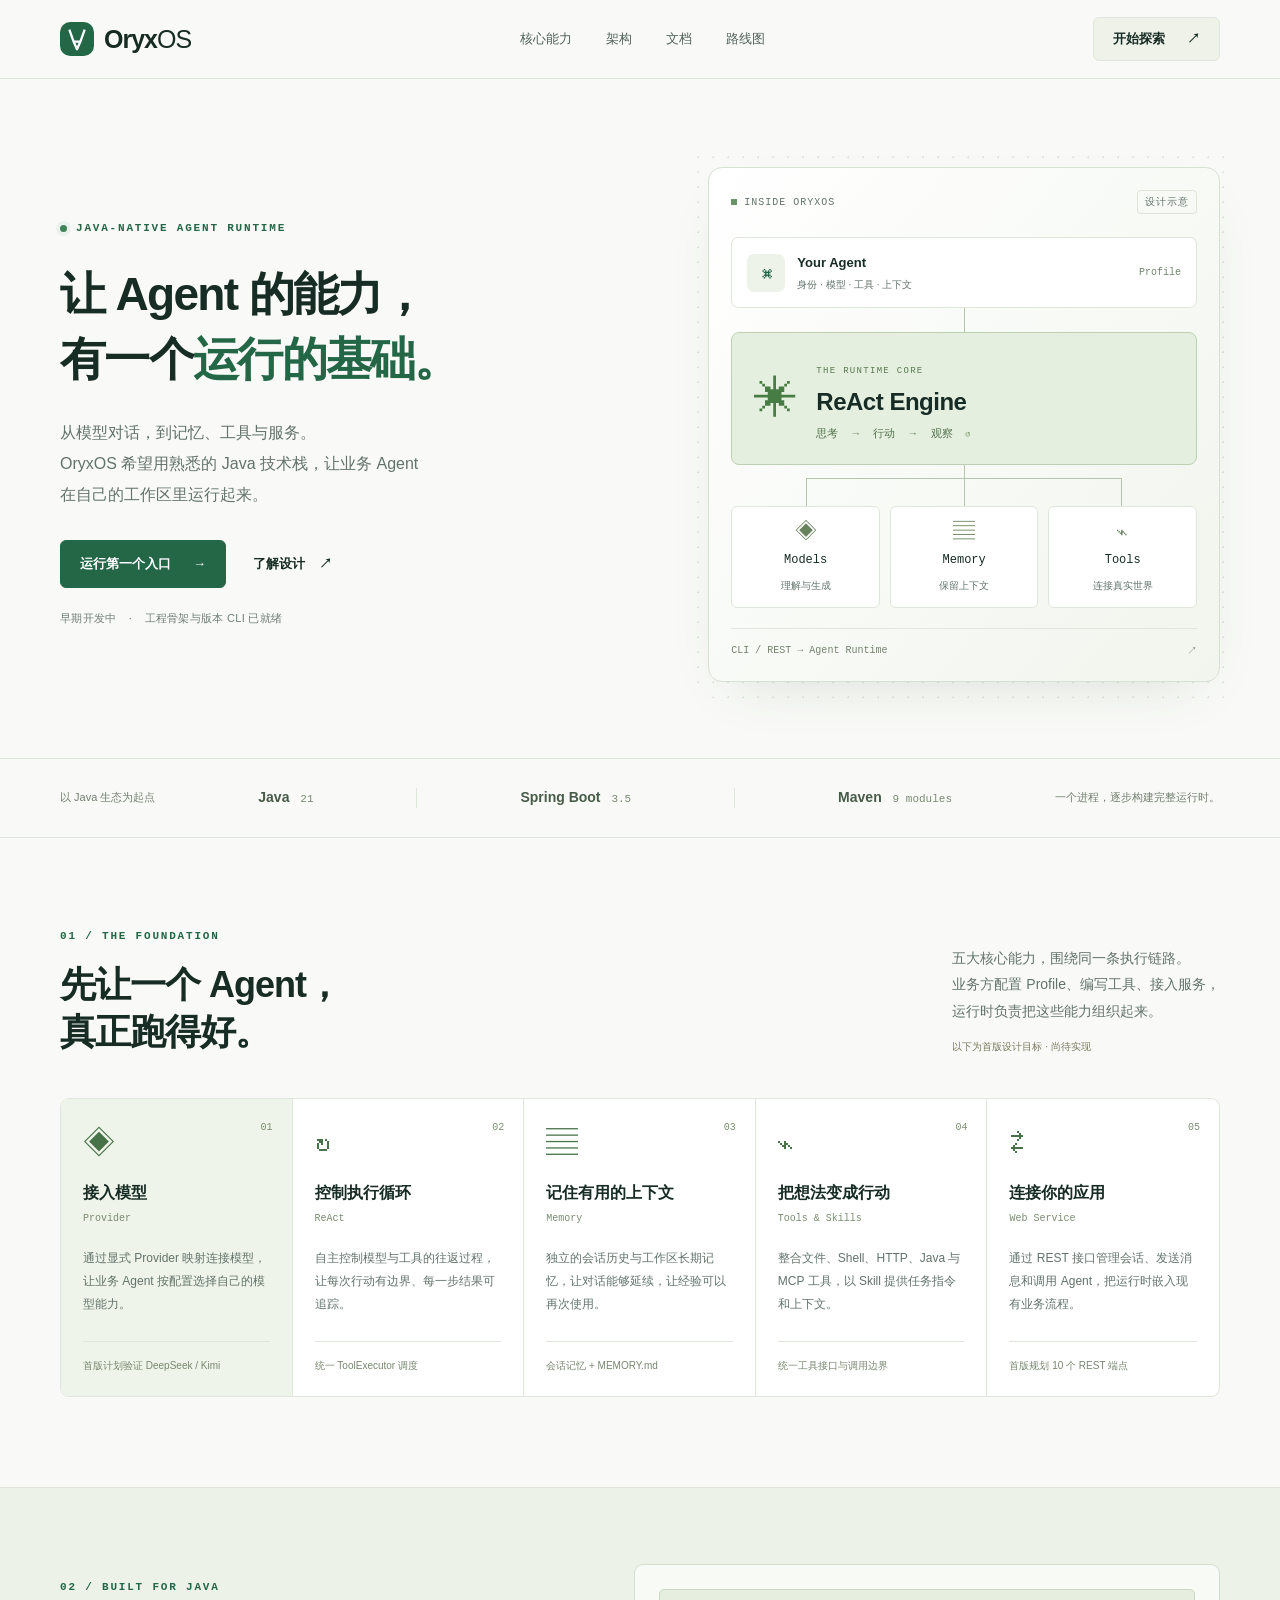
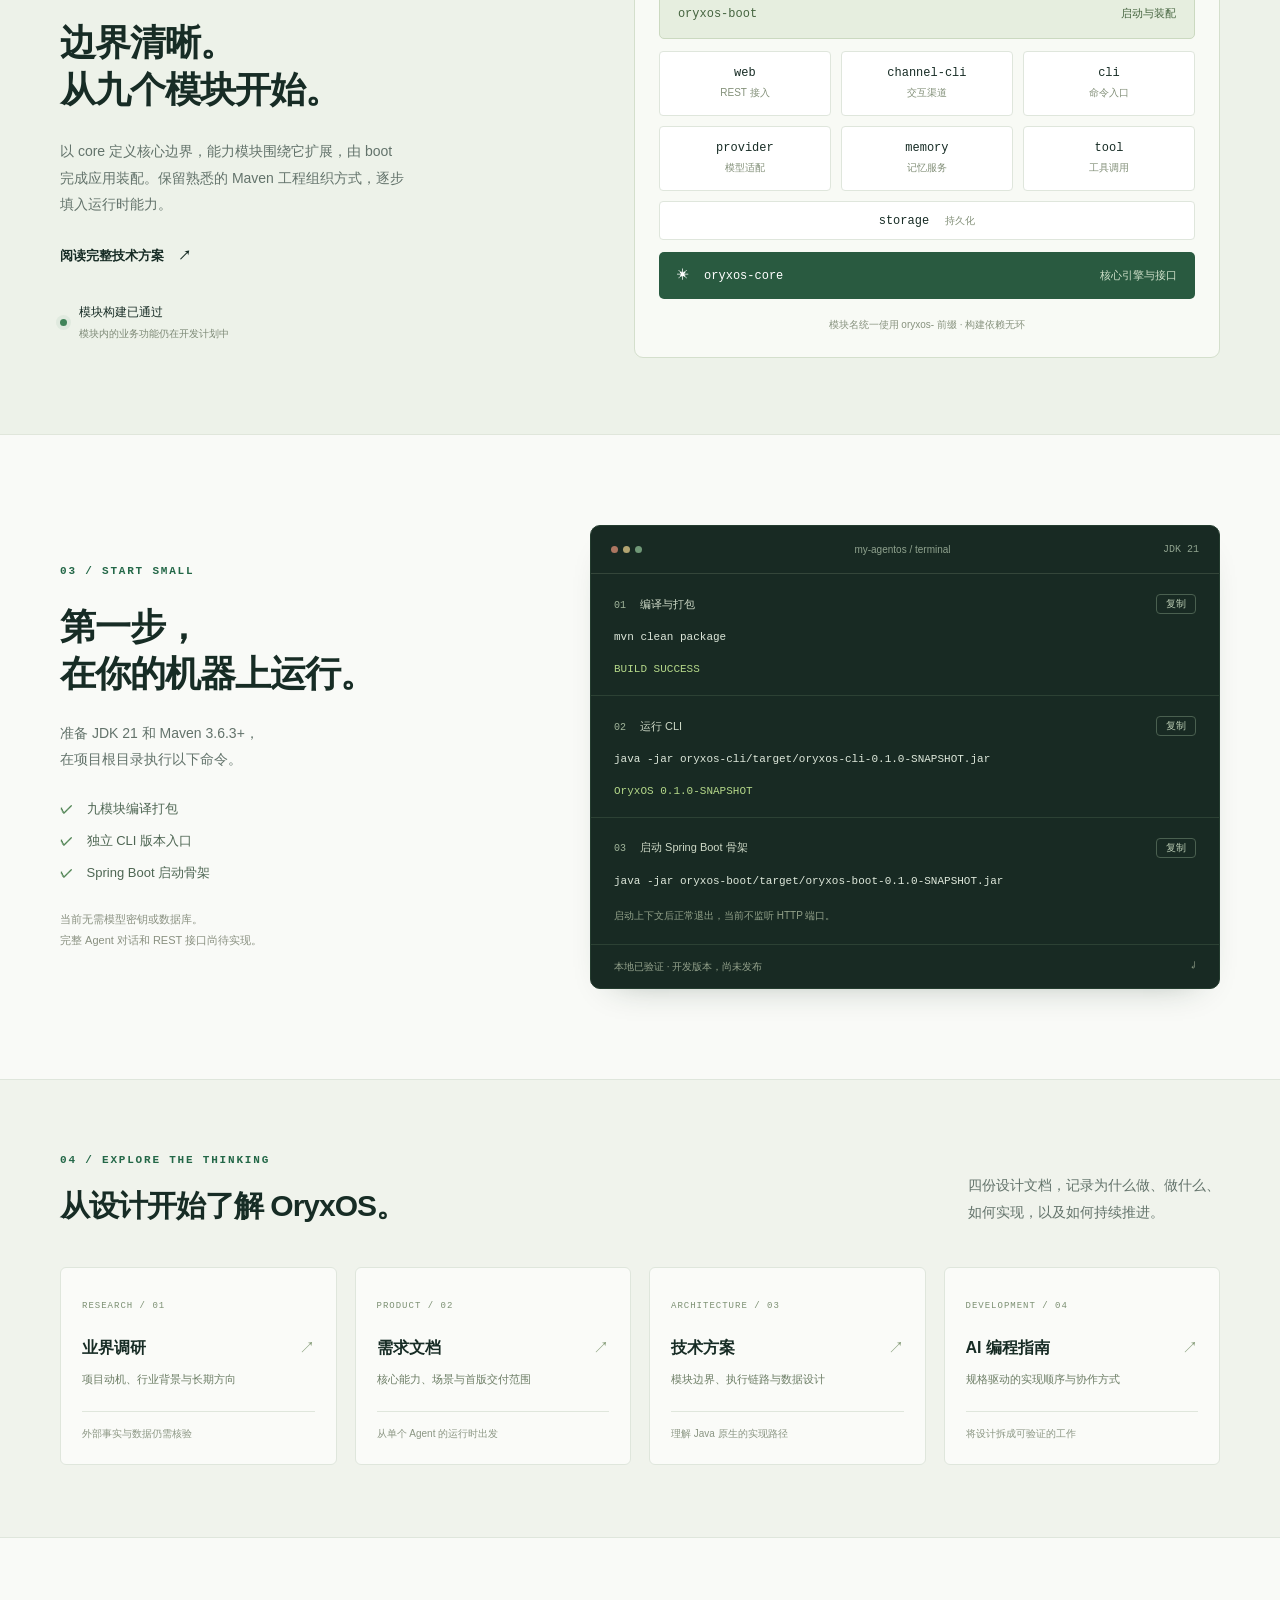
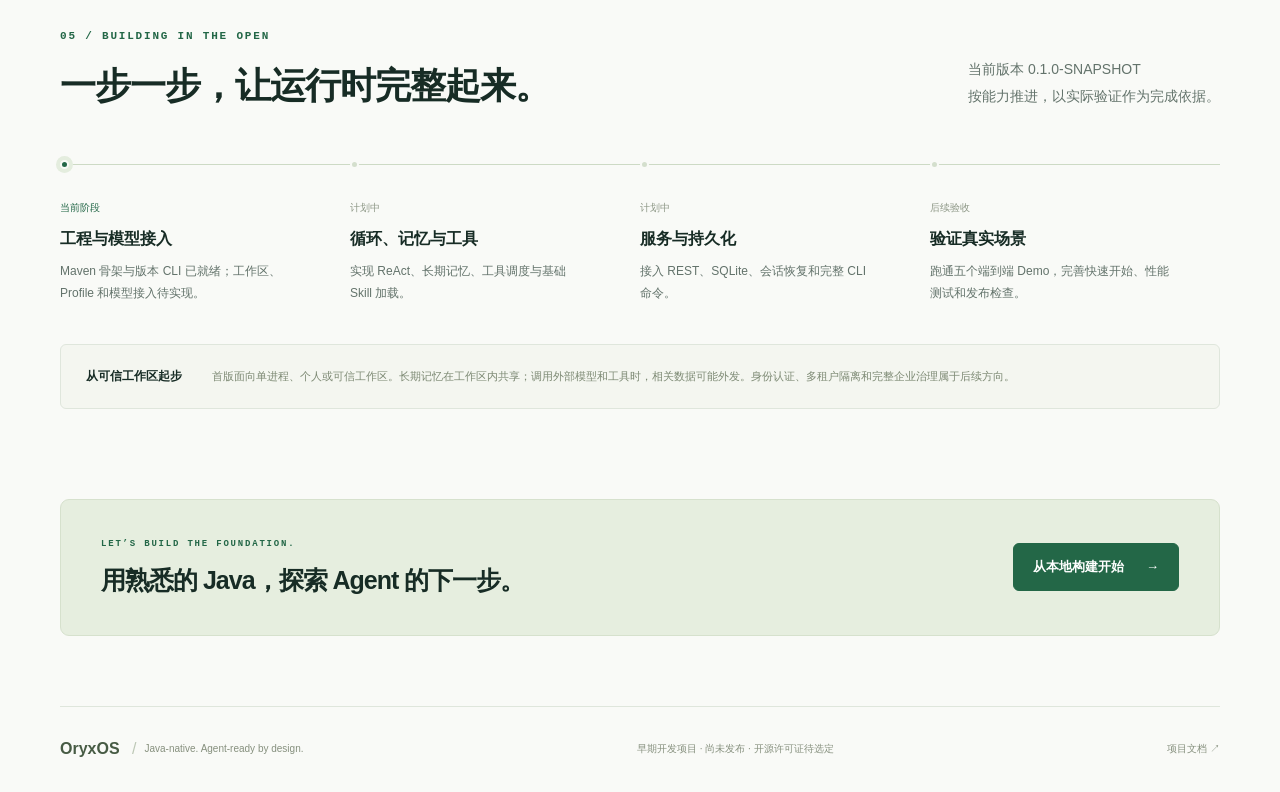
==== website/index.html @ 40eac2ce "chore: initialize OryxOS Maven project and homepage" ====
<!doctype html>
<html lang="zh-CN">
<head>
  <meta charset="utf-8">
  <meta name="viewport" content="width=device-width, initial-scale=1">
  <meta name="description" content="OryxOS，面向可配置 AI Agent 的 Java 原生运行时。了解模型接入、ReAct、记忆、工具与服务接口的设计，开始运行九模块 Maven 工程。">
  <meta name="theme-color" content="#f7f9f5">
  <title>OryxOS · 为 Agent 构建运行的基础</title>
  <link rel="icon" href="data:image/svg+xml,%3Csvg xmlns='http://www.w3.org/2000/svg' viewBox='0 0 40 40'%3E%3Crect width='40' height='40' rx='12' fill='%231b6043'/%3E%3Cpath d='M11 9l5 14h8l5-14M16 23l4 9 4-9' fill='none' stroke='%23fff' stroke-width='3' stroke-linejoin='round'/%3E%3C/svg%3E">
  <link rel="stylesheet" href="styles.css">
  <script src="main.js" defer></script>
</head>
<body>
  <a class="skip-link" href="#main">跳转到正文</a>
  <header class="header">
    <div class="container nav-wrap">
      <a class="brand" href="#" aria-label="OryxOS 首页"><svg viewBox="0 0 40 40" aria-hidden="true"><rect width="40" height="40" rx="12"/><path d="M11 9l5 14h8l5-14M16 23l4 9 4-9"/></svg><span>Oryx<span class="brand-light">OS</span></span></a>
      <nav aria-label="主导航"><a href="#capabilities">核心能力</a><a href="#architecture">架构</a><a href="#docs">文档</a><a href="#roadmap">路线图</a></nav>
      <a class="button nav-cta" href="#start">开始探索 <span aria-hidden="true">↗</span></a>
    </div>
  </header>
  <main id="main">
    <section class="hero container" aria-labelledby="hero-title">
      <div class="hero-copy">
        <span class="eyebrow"><span class="status-dot"></span> JAVA-NATIVE AGENT RUNTIME</span>
        <h1 id="hero-title">让 Agent 的能力，<br>有一个<span class="accent">运行的基础。</span></h1>
        <p class="hero-description">从模型对话，到记忆、工具与服务。<br>OryxOS 希望用熟悉的 Java 技术栈，让业务 Agent<br class="desktop-break"> 在自己的工作区里运行起来。</p>
        <div class="hero-actions"><a class="button primary" href="#start">运行第一个入口 <span aria-hidden="true">→</span></a><a class="text-link" href="../docs/技术方案文档.html">了解设计 <span aria-hidden="true">↗</span></a></div>
        <p class="hero-note">早期开发中 <span>·</span> 工程骨架与版本 CLI 已就绪</p>
      </div>
      <div class="runtime" aria-label="运行时设计示意，业务能力尚待实现">
        <div class="runtime-top"><span><span class="tiny-square"></span> INSIDE ORYXOS</span><span class="small-tag">设计示意</span></div>
        <div class="profile-row"><span class="profile-icon" aria-hidden="true">⌘</span><div><strong>Your Agent</strong><span>身份 · 模型 · 工具 · 上下文</span></div><span class="mono profile-label">Profile</span></div>
        <div class="flow-stem"></div>
        <div class="engine"><span class="engine-icon" aria-hidden="true">✳</span><div><span class="mono">THE RUNTIME CORE</span><h2>ReAct Engine</h2><p>思考 <span>→</span> 行动 <span>→</span> 观察 <span>↺</span></p></div></div>
        <div class="flow-branches" aria-hidden="true"><i></i><i></i><i></i></div>
        <div class="runtime-services"><div><span aria-hidden="true">◈</span><strong>Models</strong><small>理解与生成</small></div><div><span aria-hidden="true">▤</span><strong>Memory</strong><small>保留上下文</small></div><div><span aria-hidden="true">⌁</span><strong>Tools</strong><small>连接真实世界</small></div></div>
        <div class="runtime-bottom"><span class="mono">CLI / REST → Agent Runtime</span><span aria-hidden="true">↗</span></div>
      </div>
    </section>
    <div class="stack-band"><div class="container stack-inner"><span>以 Java 生态为起点</span><strong>Java <b>21</b></strong><i></i><strong>Spring Boot <b>3.5</b></strong><i></i><strong>Maven <b>9 modules</b></strong><span class="stack-end">一个进程，逐步构建完整运行时。</span></div></div>

    <section class="section container" id="capabilities" aria-labelledby="capabilities-title">
      <div class="section-intro"><div><span class="eyebrow">01 / THE FOUNDATION</span><h2 id="capabilities-title">先让一个 Agent，<br>真正跑得好。</h2></div><p>五大核心能力，围绕同一条执行链路。<br>业务方配置 Profile、编写工具、接入服务，<br>运行时负责把这些能力组织起来。<span class="planned-label">以下为首版设计目标 · 尚待实现</span></p></div>
      <div class="capabilities-grid">
        <article class="feature featured"><span class="feature-number">01</span><span class="feature-symbol" aria-hidden="true">◈</span><h3>接入模型</h3><span class="mono">Provider</span><p>通过显式 Provider 映射连接模型，让业务 Agent 按配置选择自己的模型能力。</p><div class="feature-foot">首版计划验证 DeepSeek / Kimi</div></article>
        <article class="feature"><span class="feature-number">02</span><span class="feature-symbol" aria-hidden="true">↻</span><h3>控制执行循环</h3><span class="mono">ReAct</span><p>自主控制模型与工具的往返过程，让每次行动有边界、每一步结果可追踪。</p><div class="feature-foot">统一 ToolExecutor 调度</div></article>
        <article class="feature"><span class="feature-number">03</span><span class="feature-symbol" aria-hidden="true">▤</span><h3>记住有用的上下文</h3><span class="mono">Memory</span><p>独立的会话历史与工作区长期记忆，让对话能够延续，让经验可以再次使用。</p><div class="feature-foot">会话记忆 + MEMORY.md</div></article>
        <article class="feature"><span class="feature-number">04</span><span class="feature-symbol" aria-hidden="true">⌁</span><h3>把想法变成行动</h3><span class="mono">Tools & Skills</span><p>整合文件、Shell、HTTP、Java 与 MCP 工具，以 Skill 提供任务指令和上下文。</p><div class="feature-foot">统一工具接口与调用边界</div></article>
        <article class="feature"><span class="feature-number">05</span><span class="feature-symbol" aria-hidden="true">⇄</span><h3>连接你的应用</h3><span class="mono">Web Service</span><p>通过 REST 接口管理会话、发送消息和调用 Agent，把运行时嵌入现有业务流程。</p><div class="feature-foot">首版规划 10 个 REST 端点</div></article>
      </div>
    </section>

    <section class="architecture-section" id="architecture" aria-labelledby="architecture-title"><div class="container architecture-layout">
      <div class="architecture-copy"><span class="eyebrow">02 / BUILT FOR JAVA</span><h2 id="architecture-title">边界清晰。<br>从九个模块开始。</h2><p>以 core 定义核心边界，能力模块围绕它扩展，由 boot 完成应用装配。保留熟悉的 Maven 工程组织方式，逐步填入运行时能力。</p><a class="text-link" href="../docs/技术方案文档.html">阅读完整技术方案 <span aria-hidden="true">↗</span></a><div class="architecture-note"><span class="status-dot"></span><span>模块构建已通过<br><small>模块内的业务功能仍在开发计划中</small></span></div></div>
      <div class="module-map"><div class="module-top"><span class="mono">oryxos-boot</span><span>启动与装配</span></div><div class="module-grid"><div><b>web</b><span>REST 接入</span></div><div><b>channel-cli</b><span>交互渠道</span></div><div><b>cli</b><span>命令入口</span></div><div><b>provider</b><span>模型适配</span></div><div><b>memory</b><span>记忆服务</span></div><div><b>tool</b><span>工具调用</span></div><div class="module-storage"><b>storage</b><span>持久化</span></div></div><div class="module-core"><span><span aria-hidden="true">✳</span> oryxos-core</span><span>核心引擎与接口</span></div><p>模块名统一使用 oryxos- 前缀 · 构建依赖无环</p></div>
    </div></section>

    <section class="section container start-layout" id="start" aria-labelledby="start-title">
      <div><span class="eyebrow">03 / START SMALL</span><h2 id="start-title">第一步，<br>在你的机器上运行。</h2><p class="section-description">准备 JDK 21 和 Maven 3.6.3+，<br>在项目根目录执行以下命令。</p><div class="start-checks"><span><b>✓</b> 九模块编译打包</span><span><b>✓</b> 独立 CLI 版本入口</span><span><b>✓</b> Spring Boot 启动骨架</span></div><p class="start-limit">当前无需模型密钥或数据库。<br>完整 Agent 对话和 REST 接口尚待实现。</p></div>
      <div class="terminal"><div class="terminal-bar"><div class="terminal-dots" aria-hidden="true"><i></i><i></i><i></i></div><span>my-agentos / terminal</span><span class="mono">JDK 21</span></div>
        <div class="command"><div class="command-heading"><span>01 <b>编译与打包</b></span><button class="copy-button" data-copy="build-command" type="button" aria-label="复制编译打包命令" hidden>复制</button></div><pre><code id="build-command">mvn clean package</code></pre><p class="terminal-output">BUILD SUCCESS</p></div>
        <div class="command"><div class="command-heading"><span>02 <b>运行 CLI</b></span><button class="copy-button" data-copy="cli-command" type="button" aria-label="复制 CLI 运行命令" hidden>复制</button></div><pre><code id="cli-command">java -jar oryxos-cli/target/oryxos-cli-0.1.0-SNAPSHOT.jar</code></pre><p class="terminal-output">OryxOS 0.1.0-SNAPSHOT</p></div>
        <div class="command"><div class="command-heading"><span>03 <b>启动 Spring Boot 骨架</b></span><button class="copy-button" data-copy="boot-command" type="button" aria-label="复制 Spring Boot 启动命令" hidden>复制</button></div><pre><code id="boot-command">java -jar oryxos-boot/target/oryxos-boot-0.1.0-SNAPSHOT.jar</code></pre><p class="terminal-muted">启动上下文后正常退出，当前不监听 HTTP 端口。</p></div>
        <div class="terminal-footer"><span>本地已验证 · 开发版本，尚未发布</span><span aria-hidden="true">↵</span></div>
      </div>
      <p class="sr-only" id="copy-status" role="status" aria-live="polite"></p>
    </section>

    <section class="docs-section" id="docs" aria-labelledby="docs-title"><div class="container"><div class="section-intro"><div><span class="eyebrow">04 / EXPLORE THE THINKING</span><h2 id="docs-title">从设计开始了解 OryxOS。</h2></div><p>四份设计文档，记录为什么做、做什么、<br>如何实现，以及如何持续推进。</p></div><div class="docs-grid">
      <a href="../docs/业界调研.html"><span class="doc-type">RESEARCH / 01</span><h3>业界调研 <span aria-hidden="true">↗</span></h3><p>项目动机、行业背景与长期方向</p><span class="doc-note">外部事实与数据仍需核验</span></a>
      <a href="../docs/需求文档.html"><span class="doc-type">PRODUCT / 02</span><h3>需求文档 <span aria-hidden="true">↗</span></h3><p>核心能力、场景与首版交付范围</p><span class="doc-note">从单个 Agent 的运行时出发</span></a>
      <a href="../docs/技术方案文档.html"><span class="doc-type">ARCHITECTURE / 03</span><h3>技术方案 <span aria-hidden="true">↗</span></h3><p>模块边界、执行链路与数据设计</p><span class="doc-note">理解 Java 原生的实现路径</span></a>
      <a href="../docs/AI%20编程指南.html"><span class="doc-type">DEVELOPMENT / 04</span><h3>AI 编程指南 <span aria-hidden="true">↗</span></h3><p>规格驱动的实现顺序与协作方式</p><span class="doc-note">将设计拆成可验证的工作</span></a>
    </div></div></section>

    <section class="section container" id="roadmap" aria-labelledby="roadmap-title"><div class="section-intro"><div><span class="eyebrow">05 / BUILDING IN THE OPEN</span><h2 id="roadmap-title">一步一步，让运行时完整起来。</h2></div><p>当前版本 0.1.0-SNAPSHOT<br>按能力推进，以实际验证作为完成依据。</p></div>
      <ol class="roadmap"><li class="current"><span class="roadmap-dot"></span><span class="roadmap-state">当前阶段</span><h3>工程与模型接入</h3><p>Maven 骨架与版本 CLI 已就绪；工作区、Profile 和模型接入待实现。</p></li><li><span class="roadmap-dot"></span><span class="roadmap-state">计划中</span><h3>循环、记忆与工具</h3><p>实现 ReAct、长期记忆、工具调度与基础 Skill 加载。</p></li><li><span class="roadmap-dot"></span><span class="roadmap-state">计划中</span><h3>服务与持久化</h3><p>接入 REST、SQLite、会话恢复和完整 CLI 命令。</p></li><li><span class="roadmap-dot"></span><span class="roadmap-state">后续验收</span><h3>验证真实场景</h3><p>跑通五个端到端 Demo，完善快速开始、性能测试和发布检查。</p></li></ol>
      <div class="scope-note"><strong>从可信工作区起步</strong><p>首版面向单进程、个人或可信工作区。长期记忆在工作区内共享；调用外部模型和工具时，相关数据可能外发。身份认证、多租户隔离和完整企业治理属于后续方向。</p></div>
    </section>
    <section class="closing container"><div><span class="eyebrow">LET’S BUILD THE FOUNDATION.</span><h2>用熟悉的 Java，探索 Agent 的下一步。</h2></div><a class="button primary" href="#start">从本地构建开始 <span aria-hidden="true">→</span></a></section>
  </main>
  <footer class="container footer"><div><a class="footer-brand" href="#">OryxOS<span> / </span></a><span>Java-native. Agent-ready by design.</span></div><p>早期开发项目 · 尚未发布 · 开源许可证待选定</p><a href="#docs">项目文档 <span aria-hidden="true">↗</span></a></footer>
</body>
</html>
---- website/styles.css ----
:root{--bg:#f9faf7;--paper:#fff;--ink:#172c25;--muted:#63736b;--green:#236747;--line:#dfe6dc;--soft:#edf3e9;--mono:ui-monospace,SFMono-Regular,Consolas,monospace}*{box-sizing:border-box}html{scroll-behavior:smooth;scroll-padding-top:100px}body{margin:0;background:var(--bg);color:var(--ink);font-family:-apple-system,BlinkMacSystemFont,"Segoe UI","PingFang SC","Microsoft YaHei",sans-serif;font-size:15px;line-height:1.7}a{color:inherit;text-decoration:none}button{font:inherit}a,button{-webkit-tap-highlight-color:transparent}a:focus-visible,button:focus-visible{outline:3px solid #49966c;outline-offset:5px}button[hidden]{display:none}h1,h2,h3,p{margin:0}h1,h2,h3{line-height:1.3}h2{font-size:36px;font-weight:650;letter-spacing:-1px}h3{font-size:19px;font-weight:600}.container{width:min(1160px,calc(100% - 64px));margin-inline:auto}.mono{font-family:var(--mono)}.eyebrow{font:11px/1.5 var(--mono);letter-spacing:1.8px;color:var(--green);font-weight:600;display:flex;align-items:center;gap:9px;margin-bottom:25px}.status-dot{width:7px;height:7px;background:#408459;border-radius:50%;display:inline-block;flex-shrink:0;box-shadow:0 0 0 4px #41845a12}.header{position:sticky;top:0;z-index:10;background:#f9faf7f5;border-bottom:1px solid var(--line);backdrop-filter:blur(16px)}.nav-wrap{height:78px;display:flex;align-items:center;justify-content:space-between;gap:24px}.brand{display:flex;align-items:center;gap:10px;font-size:25px;font-weight:720;letter-spacing:-1px}.brand svg{width:34px;height:34px;fill:var(--green)}.brand path{fill:none;stroke:white;stroke-width:2.7;stroke-linejoin:round}.brand-light{font-weight:400}.nav-wrap nav{display:flex;gap:34px;font-size:13px;color:#526258}.nav-wrap nav a:hover,.text-link:hover{color:var(--green);text-decoration:underline;text-underline-offset:5px}.button{display:inline-flex;align-items:center;justify-content:center;gap:22px;border:1px solid var(--line);border-radius:6px;font-size:13px;font-weight:600;min-height:42px;padding:10px 19px;transition:background .18s,transform .18s}.button:hover{background:#e9eee5;transform:translateY(-1px)}.primary{background:var(--green);color:#fff;border-color:var(--green);min-height:48px}.primary:hover{background:#194f36}.nav-cta{background:#eef2e9}.hero{display:grid;grid-template-columns:1.15fr 1fr;gap:60px;align-items:center;padding-block:88px 76px}.hero h1{font-size:clamp(36px,3.6vw,50px);line-height:1.42;letter-spacing:-1.7px;font-weight:650}.accent{color:var(--green)}.hero-description{color:var(--muted);font-size:16px;line-height:1.95;margin-top:24px}.hero-actions{display:flex;align-items:center;gap:27px;margin-top:30px}.text-link{font-size:13px;font-weight:600}.text-link span{margin-left:10px}.hero-note{font-size:11px;color:#707e74;margin-top:21px;letter-spacing:.3px}.hero-note>span{margin:0 9px}.runtime{position:relative;padding:22px;background:linear-gradient(130deg,#fff,#f1f5ed);border:1px solid #d6e1d1;border-radius:14px;box-shadow:0 20px 55px -28px #344c2e35}.runtime:before{content:"";position:absolute;inset:-18px;z-index:-1;background-image:radial-gradient(#b8c8b5 1px,transparent 1px);background-size:15px 15px;opacity:.4;border-radius:20px}.runtime-top{display:flex;align-items:center;justify-content:space-between;font:10px var(--mono);letter-spacing:1px;color:var(--muted);margin-bottom:23px}.runtime-top>span:first-child{display:flex;align-items:center;gap:7px}.tiny-square{display:inline-block;width:6px;height:6px;background:#689467}.small-tag{font-family:inherit;border:1px solid #dce5d7;padding:4px 7px;border-radius:4px;font-size:10px}.profile-row{display:flex;align-items:center;gap:12px;padding:14px 15px;background:#fff;border:1px solid var(--line);border-radius:7px}.profile-icon{font-size:22px;background:var(--soft);height:38px;width:38px;text-align:center;border-radius:7px;color:var(--green)}.profile-row strong{font-size:13px;display:block}.profile-row div>span{display:block;font-size:10px;color:var(--muted);margin-top:2px}.profile-label{margin-left:auto;color:#71856e;font-size:10px}.flow-stem{height:24px;width:1px;background:#b5c5ad;margin:auto}.engine{display:flex;align-items:center;gap:18px;padding:22px;background:#e5efdf;border:1px solid #bdd1b2;border-radius:8px}.engine-icon{font-size:44px;line-height:1;color:#487c45}.engine .mono{font-size:9px;letter-spacing:1.3px;color:#597951}.engine h2{font-size:24px;letter-spacing:-.5px;margin:5px 0 7px}.engine p{font-size:11px;color:#53724e}.engine p span{margin:0 9px;color:#75916b}.flow-branches{display:flex;height:28px;justify-content:space-around;margin:0 16%;border-top:1px solid #b5c5ad;position:relative;margin-top:13px}.flow-branches:before{content:"";position:absolute;height:13px;width:1px;background:#b5c5ad;left:50%;top:-14px}.flow-branches i{width:1px;background:#b5c5ad;position:absolute;top:0;bottom:0}.flow-branches i:nth-child(1){left:0}.flow-branches i:nth-child(2){left:50%}.flow-branches i:nth-child(3){right:0}.runtime-services{display:grid;grid-template-columns:repeat(3,1fr);gap:10px}.runtime-services>div{border:1px solid var(--line);border-radius:6px;text-align:center;background:#fff;padding:10px 4px}.runtime-services>div>span{font-size:22px;color:#68825d;display:block;line-height:1.3}.runtime-services strong{font:12px var(--mono);display:block;margin:7px 0 4px}.runtime-services small{font-size:10px;color:var(--muted)}.runtime-bottom{display:flex;justify-content:space-between;margin-top:20px;padding-top:13px;border-top:1px solid var(--line);color:#73836d;font-size:10px}.stack-band{border-block:1px solid var(--line)}.stack-inner{display:flex;align-items:center;justify-content:space-between;gap:20px;min-height:78px;font-size:11px;color:#73806f}.stack-inner strong{font-size:14px;font-weight:600;color:#465b48;white-space:nowrap}.stack-inner b{font:11px var(--mono);font-weight:400;color:#7a8973;margin-left:7px}.stack-inner i{width:1px;height:20px;background:var(--line)}.section{padding-block:90px}.section-intro{display:flex;align-items:flex-end;justify-content:space-between;gap:30px;margin-bottom:42px}.section-intro .eyebrow{margin-bottom:18px}.section-intro>p,.architecture-copy>p,.section-description{color:var(--muted);font-size:14px;line-height:1.9}.planned-label{display:block;font-size:10px;color:#7a795d;margin-top:12px}.capabilities-grid{display:grid;grid-template-columns:repeat(5,minmax(0,1fr));border:1px solid var(--line);border-radius:9px;overflow:hidden;background:#fff}.feature{position:relative;padding:27px 22px 22px;border-right:1px solid var(--line);display:flex;flex-direction:column}.feature:last-child{border-right:0}.featured{background:#eef4e9}.feature-number{position:absolute;right:19px;top:23px;color:#7b8e70;font:10px var(--mono)}.feature-symbol{font-size:32px;color:#477349;line-height:1;margin-bottom:25px}.feature h3{font-size:16px;margin-bottom:7px;white-space:nowrap}.feature>.mono{font-size:10px;color:#7a8b72}.feature p{font-size:12px;color:var(--muted);margin:20px 0 25px;line-height:1.9}.feature-foot{margin-top:auto;padding-top:15px;border-top:1px solid var(--line);font-size:10px;color:#788770}.architecture-section{background:#edf2e9;border-block:1px solid #e0e6db;padding:76px 0}.architecture-layout{display:grid;grid-template-columns:1fr 1.25fr;gap:105px;align-items:center}.architecture-copy>p{margin:24px 0;max-width:350px}.architecture-note{display:flex;gap:12px;align-items:center;margin-top:35px;font-size:12px}.architecture-note small{color:#7d8976;font-size:10px}.module-map{padding:24px;background:#f8faf5;border:1px solid #d4dfcc;border-radius:9px}.module-top{display:flex;justify-content:space-between;padding:14px 18px;border:1px solid #cbd9c0;background:#e6eedf;border-radius:5px;color:#45643f;font-size:11px}.module-top .mono{font-size:12px}.module-grid{display:grid;grid-template-columns:repeat(3,1fr);gap:10px;margin:12px 0}.module-grid>div{background:#fff;border:1px solid var(--line);border-radius:4px;text-align:center;padding:14px 4px}.module-grid b{display:block;font:12px var(--mono);font-weight:500}.module-grid span{display:block;color:#839079;font-size:10px;margin-top:4px}.module-grid .module-storage{grid-column:1/-1;display:flex;justify-content:center;align-items:center;gap:16px;padding:10px}.module-storage span{margin:0}.module-core{background:#295a40;color:white;display:flex;justify-content:space-between;align-items:center;border-radius:5px;padding:16px 18px;font:12px var(--mono)}.module-core>span:last-child{font:11px sans-serif;color:#d0e1ca}.module-core>span>span{margin-right:8px}.module-map>p{font-size:10px;color:#87927e;text-align:center;margin-top:17px}.start-layout{display:grid;grid-template-columns:1fr 1.4fr;gap:80px;align-items:center}.section-description{margin-top:22px}.start-checks{display:grid;gap:10px;margin:25px 0;font-size:13px;color:#4e6653}.start-checks b{color:#518454;margin-right:10px}.start-limit{color:#899080;font-size:11px;line-height:1.9}.terminal{background:#182a23;color:#dee8db;border:1px solid #243c2f;border-radius:10px;overflow:hidden;box-shadow:0 15px 35px -25px #19352670;min-width:0}.terminal-bar{display:flex;align-items:center;justify-content:space-between;gap:8px;padding:15px 20px;border-bottom:1px solid #34463a;color:#8fa28e;font-size:10px}.terminal-dots{display:flex;gap:5px}.terminal-dots i{width:7px;height:7px;background:#64705c;border-radius:50%}.terminal-dots i:first-child{background:#ac7661}.terminal-dots i:nth-child(2){background:#b2a471}.terminal-dots i:nth-child(3){background:#709877}.command{padding:20px 23px;border-bottom:1px solid #2c4134}.command-heading{display:flex;align-items:center;justify-content:space-between;gap:10px;color:#a0b49a;font:10px var(--mono)}.command-heading b{font:11px sans-serif;color:#ced9c7;margin-left:8px}.copy-button{color:#b9cbb2;border:1px solid #4a6050;background:transparent;border-radius:4px;padding:2px 9px;font-size:10px;cursor:pointer}.copy-button:hover{background:#344c3b;color:white}pre{margin:14px 0 0;overflow:auto;padding-bottom:5px;font:11px/1.8 var(--mono);white-space:pre-wrap;overflow-wrap:anywhere}code{font-family:var(--mono)}.terminal-output{font:11px var(--mono);color:#b4d789;margin-top:10px}.terminal-muted{font-size:10px;color:#93a28a;margin-top:10px}.terminal-footer{display:flex;justify-content:space-between;color:#94a28c;font-size:10px;padding:13px 23px}.docs-section{padding:72px 0;background:#f0f3ec;border-block:1px solid var(--line)}.docs-section h2{font-size:30px}.docs-grid{display:grid;grid-template-columns:repeat(4,1fr);gap:18px}.docs-grid>a{display:block;padding:22px 21px;background:#fafbf8;border:1px solid var(--line);border-radius:6px;transition:transform .2s,border-color .2s}.docs-grid>a:hover{transform:translateY(-4px);border-color:#91ac85}.doc-type{font:9px var(--mono);letter-spacing:1px;color:#7c9073}.docs-grid h3{display:flex;align-items:center;justify-content:space-between;font-size:16px;margin:22px 0 12px}.docs-grid h3 span{color:#879e7a;font-weight:400}.docs-grid p{font-size:11px;color:#6c7d65}.doc-note{display:block;margin-top:22px;padding-top:13px;border-top:1px solid var(--line);font-size:10px;color:#8b9683}.roadmap{display:grid;grid-template-columns:repeat(4,1fr);list-style:none;padding:0;margin:55px 0 40px}.roadmap li{position:relative;padding:28px 27px 0 0;border-top:1px solid #cddac5}.roadmap-dot{position:absolute;top:-5px;left:0;width:9px;height:9px;background:#d4dfcd;border:2px solid var(--bg);border-radius:50%}.current .roadmap-dot{background:var(--green);box-shadow:0 0 0 4px #e4edde}.roadmap-state{font-size:10px;color:#8d9786}.current .roadmap-state{color:var(--green)}.roadmap h3{font-size:16px;margin:10px 0}.roadmap p{font-size:12px;line-height:1.85;color:var(--muted);max-width:240px}.scope-note{display:flex;gap:30px;padding:21px 25px;border:1px solid var(--line);border-radius:6px;background:#f4f6f0}.scope-note strong{font-size:12px;white-space:nowrap;font-weight:600}.scope-note p{font-size:11px;color:#7c8973;line-height:1.9}.closing{display:flex;align-items:center;justify-content:space-between;gap:24px;padding:38px 40px;background:#e6eedf;border:1px solid #d6e1cd;border-radius:9px;margin-bottom:70px}.closing .eyebrow{font-size:9px;margin-bottom:13px}.closing h2{font-size:25px}.footer{display:flex;justify-content:space-between;align-items:center;gap:20px;padding-block:28px;border-top:1px solid var(--line);font-size:10px;color:#86907e}.footer-brand{color:#475b44;font-size:16px;font-weight:650}.footer-brand span{font-weight:400;color:#bdc8b6;margin:0 8px}.footer>div{display:flex;align-items:center}.footer>a:hover{text-decoration:underline}.skip-link{position:fixed;top:-100px;left:20px;z-index:20;padding:12px;background:var(--green);color:white}.skip-link:focus{top:10px}.sr-only{position:absolute;width:1px;height:1px;padding:0;margin:-1px;overflow:hidden;clip:rect(0,0,0,0);white-space:nowrap;border:0}
@media(min-width:1440px){.hero{padding-block:105px 90px}}
@media(max-width:1100px){.hero{gap:32px}.hero h1{font-size:39px}.hero-description{font-size:14px}.capabilities-grid{grid-template-columns:repeat(3,1fr)}.feature:nth-child(3){border-right:0}.feature:nth-child(n+4){border-top:1px solid var(--line)}.feature:last-child{border-right:1px solid var(--line)}.architecture-layout{gap:50px}.start-layout{gap:40px}.stack-end{display:none}.docs-grid{gap:12px}.docs-grid>a{padding:20px 15px}.closing h2{font-size:22px}.footer{flex-wrap:wrap}}
@media(max-width:760px){html{scroll-padding-top:120px}.container{width:calc(100% - 40px)}.nav-wrap{height:auto;min-height:72px;flex-wrap:wrap;gap:12px;padding-block:16px 10px}.brand{font-size:22px}.brand svg{width:30px;height:30px}.nav-wrap nav{order:3;width:100%;justify-content:space-between;gap:16px;font-size:12px;border-top:1px solid var(--line);padding-top:10px}.nav-cta{font-size:11px;min-height:35px;padding:6px 12px}.hero{grid-template-columns:1fr;padding-block:48px;gap:42px}.hero h1{font-size:clamp(30px,6.3vw,44px);letter-spacing:-1px}.hero-description{font-size:14px}.hero .eyebrow{font-size:10px;margin-bottom:18px}.hero-actions{gap:24px}.runtime{max-width:480px;width:100%;margin-inline:auto}.runtime:before{inset:-10px}.stack-inner{flex-wrap:wrap;justify-content:flex-start;gap:8px 18px;padding-block:19px;min-height:0}.stack-inner>span:first-child{width:100%;font-size:10px}.stack-inner strong{font-size:12px}.stack-inner b{font-size:10px;margin-left:3px}.stack-inner i{height:14px}.section{padding-block:55px}h2{font-size:29px}.section-intro{display:block;margin-bottom:28px}.section-intro>p{margin-top:20px;font-size:13px}.capabilities-grid{grid-template-columns:1fr 1fr}.feature{padding:22px 18px}.feature:nth-child(3){border-right:1px solid var(--line)}.feature:nth-child(2n){border-right:0}.feature:nth-child(n+3){border-top:1px solid var(--line)}.feature:last-child{grid-column:1/-1;border-right:0}.feature p{margin-block:14px 20px}.feature-symbol{margin-bottom:18px}.feature h3{font-size:15px}.architecture-section{padding-block:50px}.architecture-layout,.start-layout{grid-template-columns:1fr;gap:30px}.architecture-copy>p{max-width:none;font-size:13px}.architecture-note{margin-top:22px}.module-map{padding:18px}.module-grid b{font-size:11px}.start-checks{gap:6px;margin-block:18px}.terminal-bar{padding:13px 16px}.command{padding:19px 16px}.terminal-footer{padding:12px 16px}.docs-section{padding-block:50px}.docs-section h2{font-size:27px}.docs-grid{grid-template-columns:1fr 1fr;gap:12px}.docs-grid h3{font-size:15px}.docs-grid p{line-height:1.9}.roadmap{grid-template-columns:1fr 1fr;gap:30px 0;margin-top:35px}.roadmap li{padding-right:18px}.roadmap p{font-size:11px}.scope-note{display:block;padding:18px}.scope-note p{margin-top:8px}.closing{display:block;padding:25px;margin-bottom:42px}.closing h2{font-size:23px;line-height:1.5}.closing .button{margin-top:24px}.footer{display:block;padding-block:25px}.footer>div{flex-wrap:wrap}.footer>p{margin-block:14px 8px}.desktop-break{display:none}}
@media(prefers-reduced-motion:reduce){html{scroll-behavior:auto}*,*:before,*:after{transition:none!important;animation:none!important}}
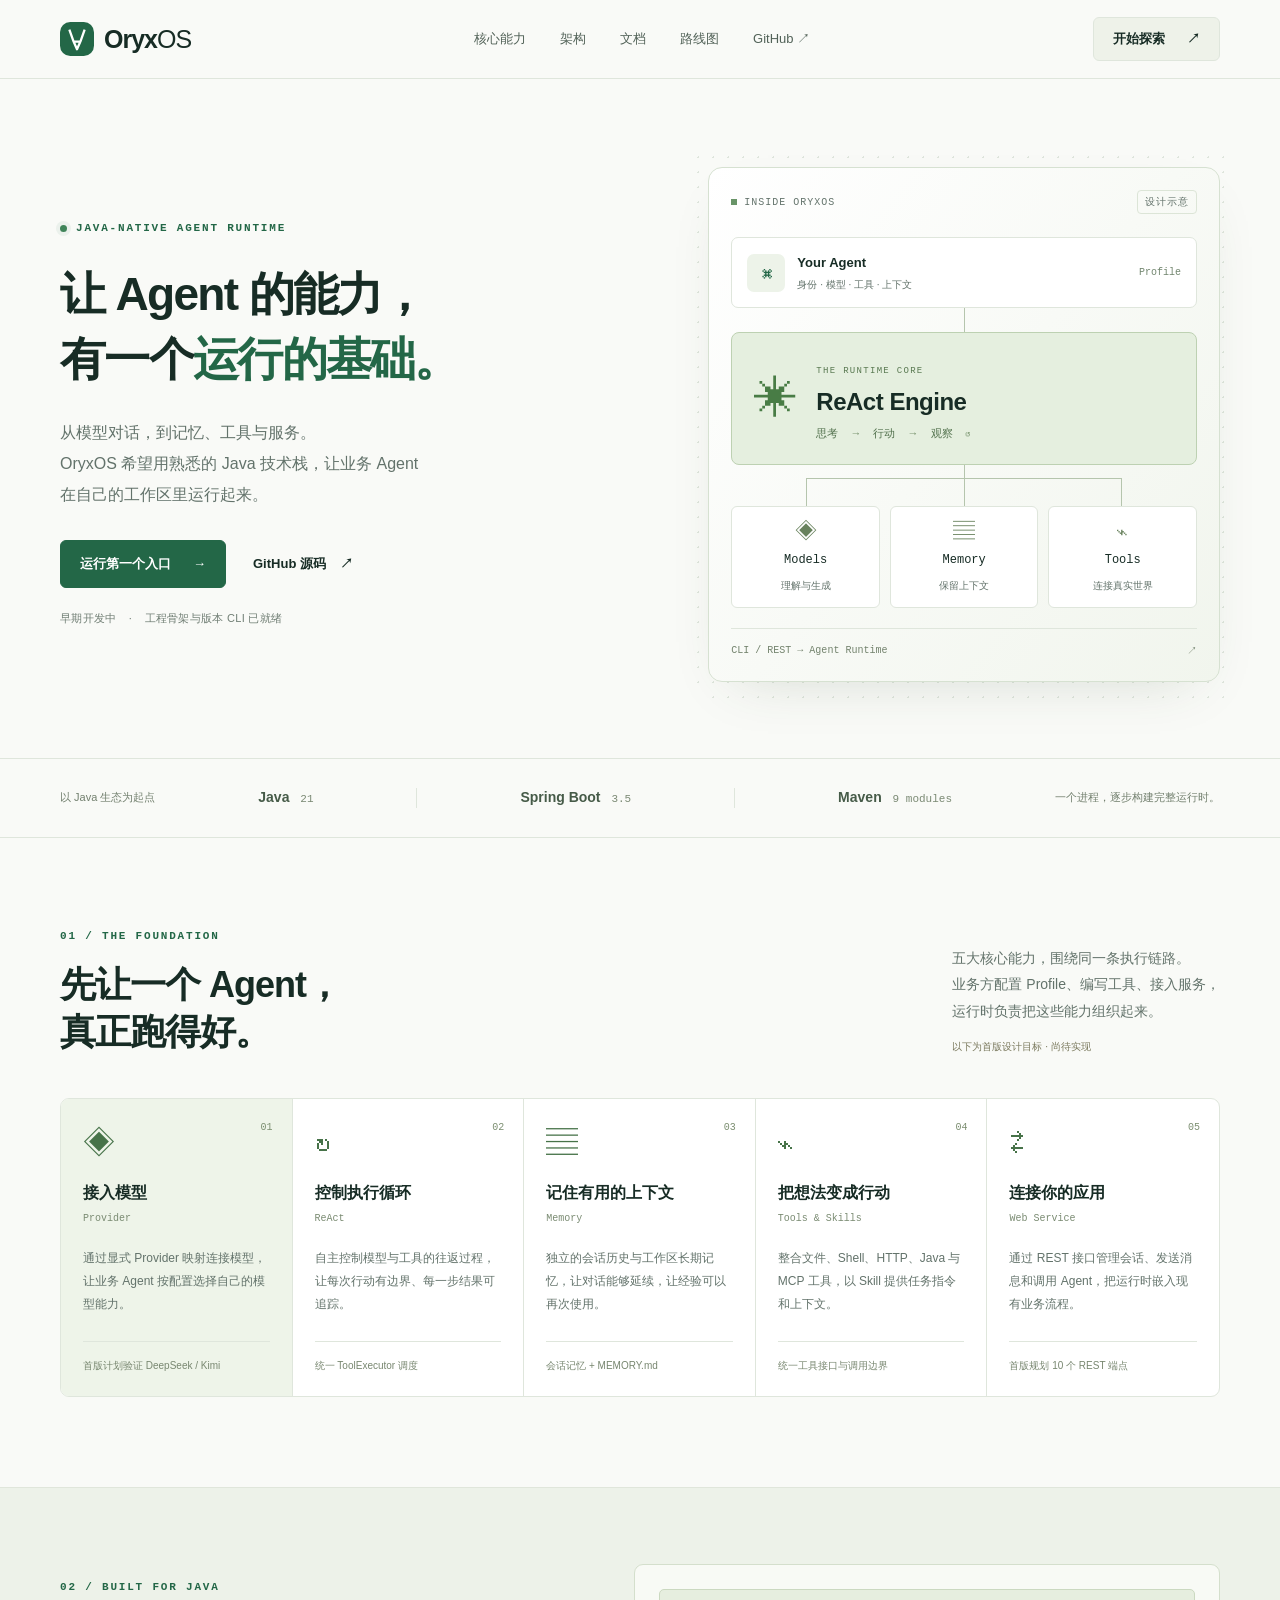
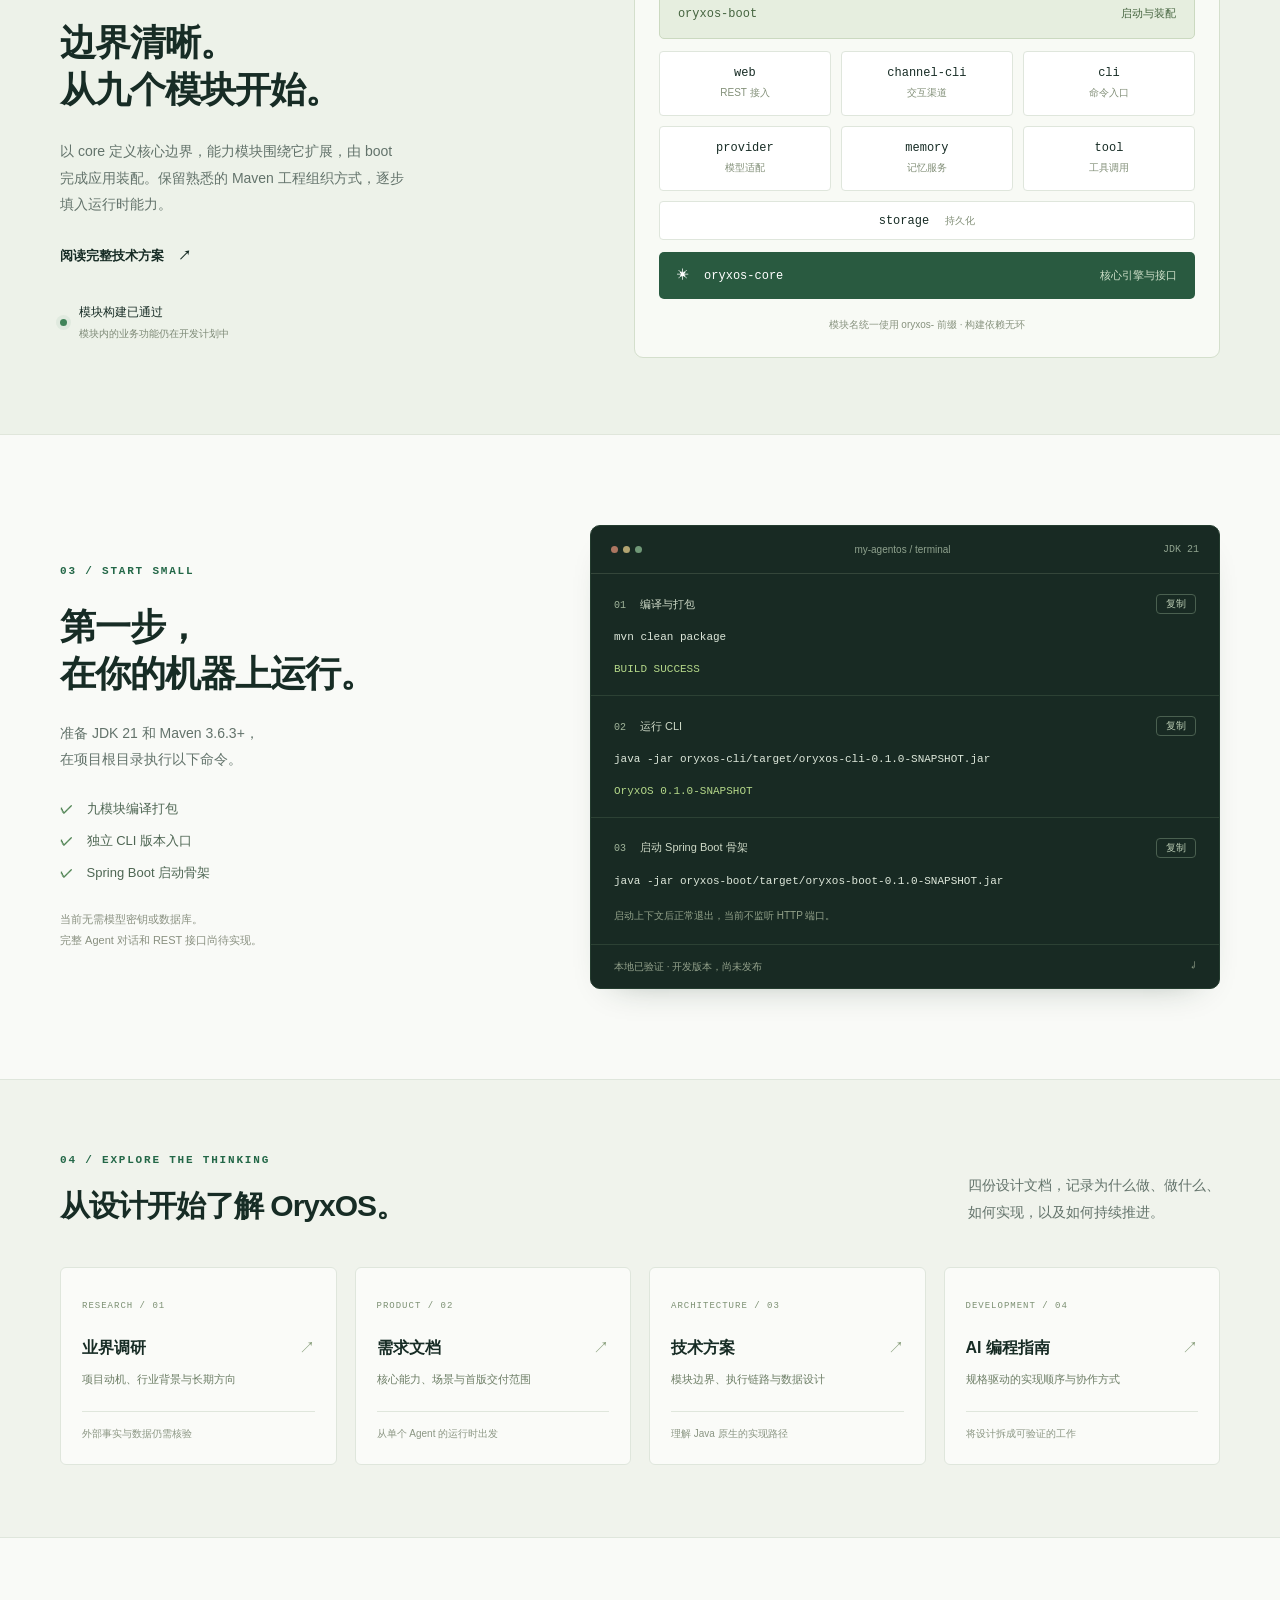
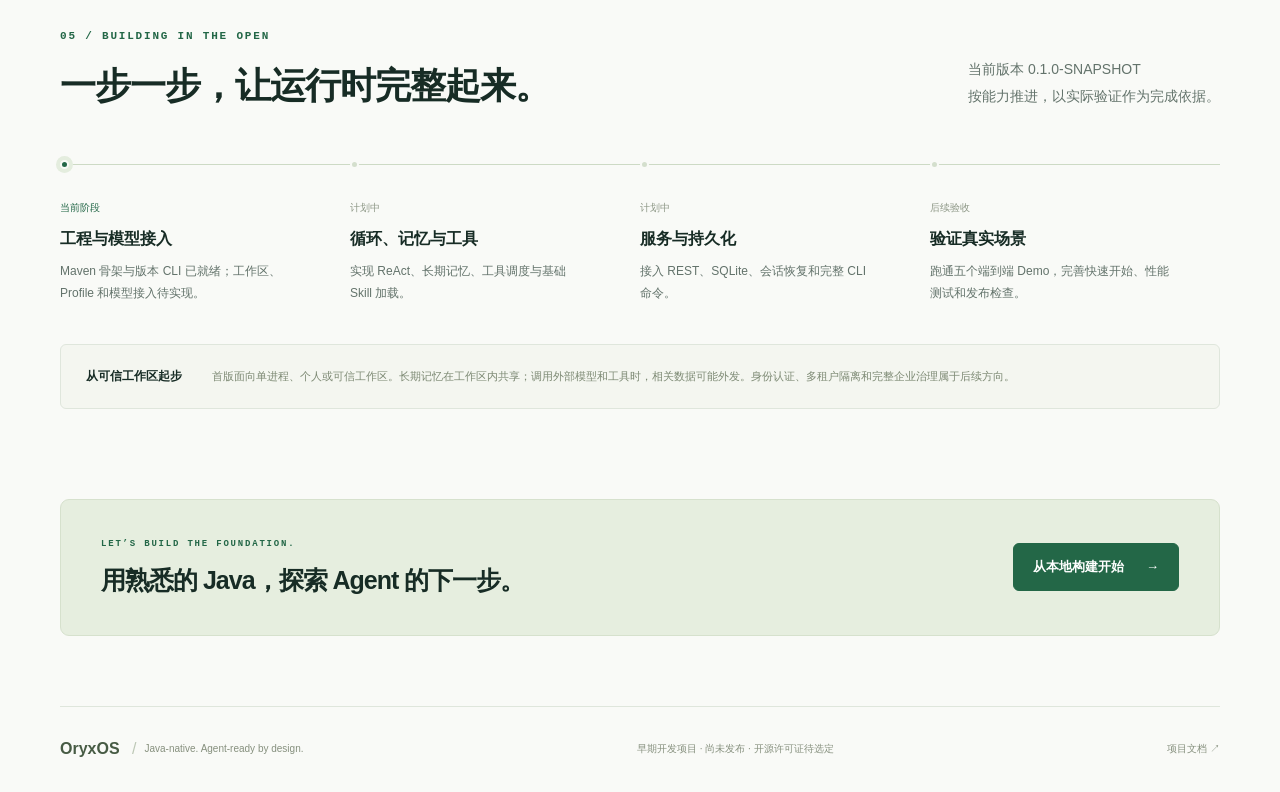
==== commit a90d70b7: "docs: link homepage to private GitHub repository" ====
--- a/website/index.html
+++ b/website/index.html
@@ -15,7 +15,7 @@
   <header class="header">
     <div class="container nav-wrap">
       <a class="brand" href="#" aria-label="OryxOS 首页"><svg viewBox="0 0 40 40" aria-hidden="true"><rect width="40" height="40" rx="12"/><path d="M11 9l5 14h8l5-14M16 23l4 9 4-9"/></svg><span>Oryx<span class="brand-light">OS</span></span></a>
-      <nav aria-label="主导航"><a href="#capabilities">核心能力</a><a href="#architecture">架构</a><a href="#docs">文档</a><a href="#roadmap">路线图</a></nav>
+      <nav aria-label="主导航"><a href="#capabilities">核心能力</a><a href="#architecture">架构</a><a href="#docs">文档</a><a href="#roadmap">路线图</a><a href="https://github.com/engineer-yang/my-agentos" title="私有仓库，需要访问权限">GitHub ↗</a></nav>
       <a class="button nav-cta" href="#start">开始探索 <span aria-hidden="true">↗</span></a>
     </div>
   </header>
@@ -25,7 +25,7 @@
         <span class="eyebrow"><span class="status-dot"></span> JAVA-NATIVE AGENT RUNTIME</span>
         <h1 id="hero-title">让 Agent 的能力，<br>有一个<span class="accent">运行的基础。</span></h1>
         <p class="hero-description">从模型对话，到记忆、工具与服务。<br>OryxOS 希望用熟悉的 Java 技术栈，让业务 Agent<br class="desktop-break"> 在自己的工作区里运行起来。</p>
-        <div class="hero-actions"><a class="button primary" href="#start">运行第一个入口 <span aria-hidden="true">→</span></a><a class="text-link" href="../docs/技术方案文档.html">了解设计 <span aria-hidden="true">↗</span></a></div>
+        <div class="hero-actions"><a class="button primary" href="#start">运行第一个入口 <span aria-hidden="true">→</span></a><a class="text-link" href="https://github.com/engineer-yang/my-agentos" title="私有仓库，需要访问权限">GitHub 源码 <span aria-hidden="true">↗</span></a></div>
         <p class="hero-note">早期开发中 <span>·</span> 工程骨架与版本 CLI 已就绪</p>
       </div>
       <div class="runtime" aria-label="运行时设计示意，业务能力尚待实现">
